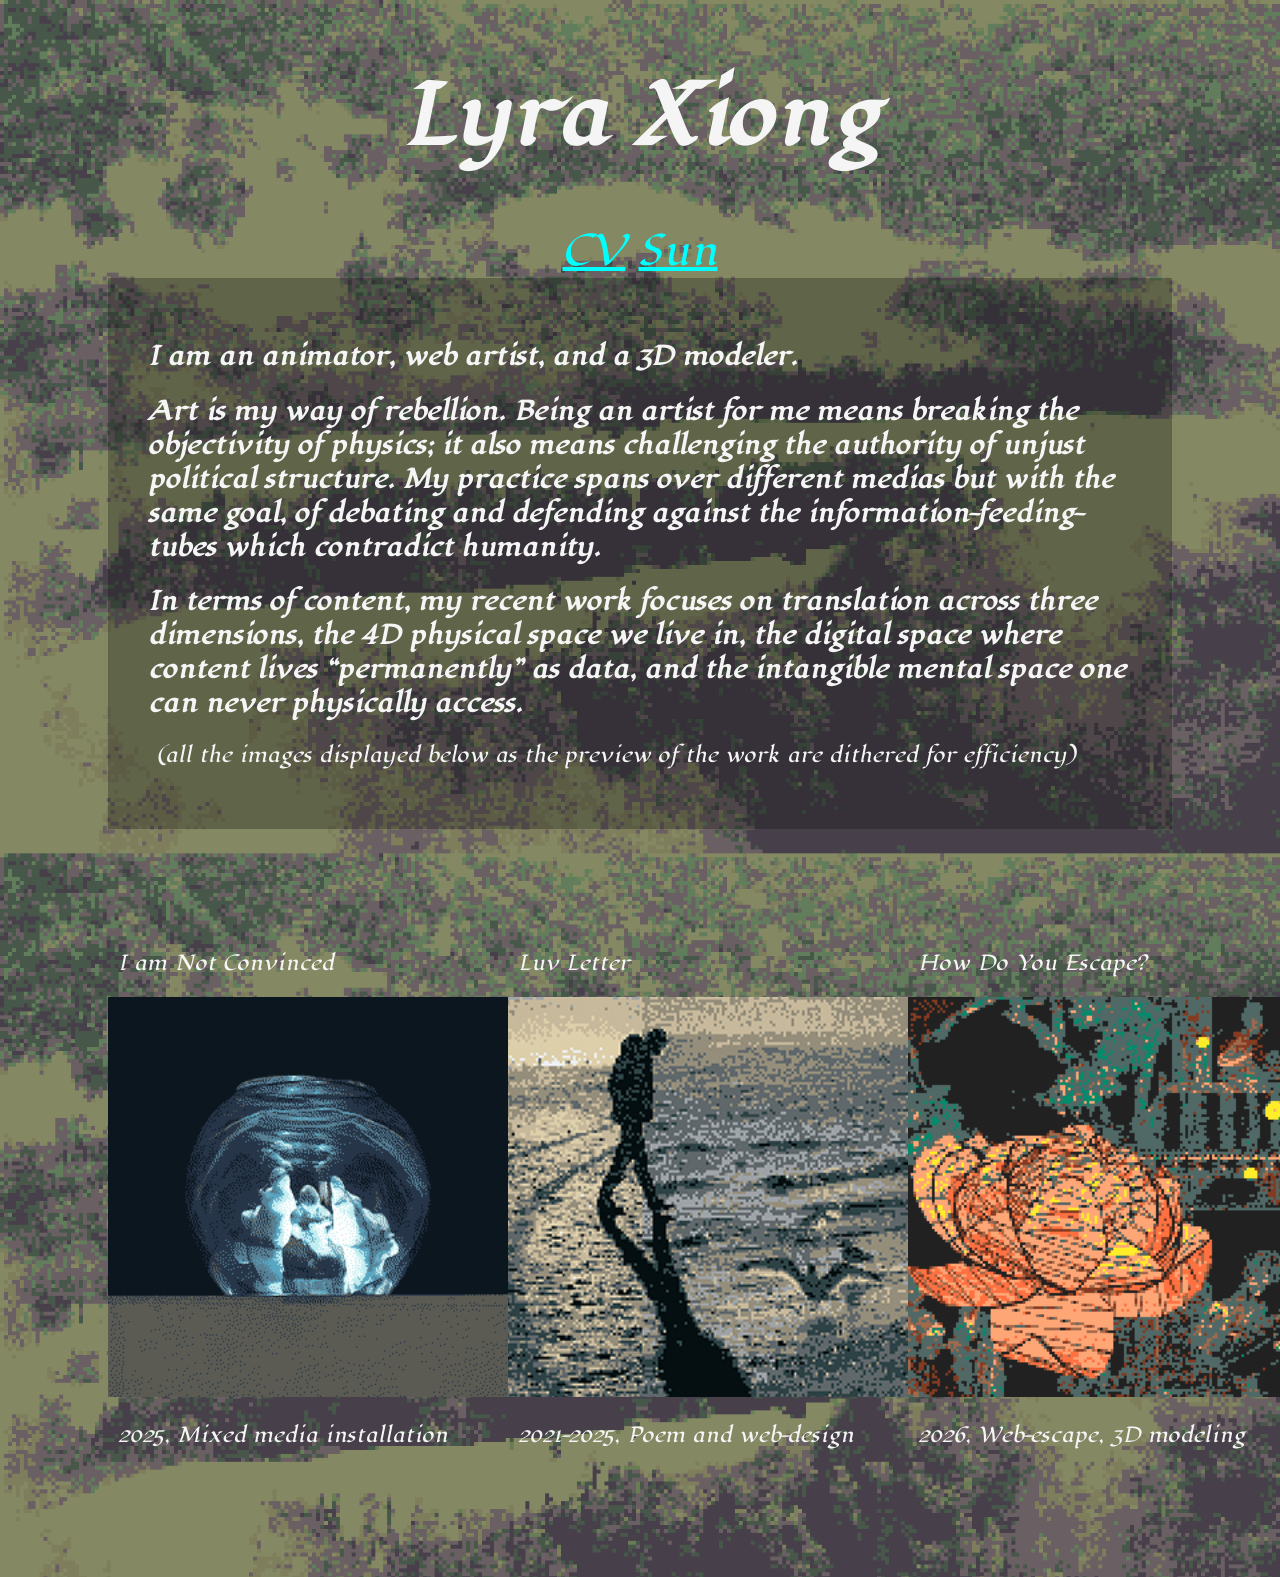
==== index.html @ 8732ce79 "sun" ====
<!doctype html>
<html lang="en">
    <head>
        <meta charset="UTF-8" />
        <link rel="stylesheet" type="text/css" href="./style.css" />
        <title>Title</title>
    </head>
    <body>
        <div class="heading">
            <h1>Lyra Xiong</h1>
            <a href="./CV/">CV</a>
            <a href="./Sun/">Sun</a>
        </div>
        <div class="paragraph">
            <h2>I am an animator, web artist, and a 3D modeler.</h2>
            <h2>
                Art is my way of rebellion. Being an artist for me means breaking the objectivity of physics; it also
                means challenging the authority of unjust political structure. My practice spans over different medias
                but with the same goal, of debating and defending against the information-feeding-tubes which contradict
                humanity.
            </h2>
            <h2>
                In terms of content, my recent work focuses on translation across three dimensions, the 4D physical
                space we live in, the digital space where content lives “permanently” as data, and the intangible mental
                space one can never physically access.
            </h2>
            <p>(all the images displayed below as the preview of the work are dithered for efficiency)</p>
        </div>
        <div class="imgGrid">
            <!--I am not Convinced-->
            <div class="column">
                <div class="container">
                    <p>I am Not Convinced</p>

                    <a href="./IamNotConvinced/" class="block-link">
                        <img class="initial" src="dither_ImNot.jpg" width="400px" alt="Initial Image" />
                        <img class="hover-image" src="IamNot_optimize.gif" width="400px" alt="Hover Image" />
                    </a>
                    <p>2025, Mixed media installation</p>
                </div>
            </div>
            <!--end of I am not Convinced-->
            <!--Luv Letter-->
            <div class="column">
                <div class="container">
                    <p>Luv Letter</p>
                    <a href="./LuvLetter/" class="block-link">
                        <img class="initial" src="Luvletter_ini.jpg" width="400px" alt="Initial Image" />
                        <img class="hover-image" src="WalkMan_resize.gif" width="400px" alt="Hover Image" />
                    </a>
                    <p>2021-2025, Poem and web-design</p>
                </div>
            </div>
            <!--how do you escape-->
            <!--end of Luv Letter-->
            <div class="column">
                <div class="container">
                    <p>How Do You Escape?</p>
                    <a href="./HowDoYouEscape/" class="block-link">
                        <img class="initial" src="dither_lotus1.jpg" width="400px" alt="Initial Image" />
                        <img class="hover-image" src="dither_lotus2.jpg" width="400px" alt="Hover Image" />
                    </a>
                    <p>2026, Web-escape, 3D modeling</p>
            <!--end of escape-->
                </div>
            </div>
        </div>
    </body>
</html>
---- style.css ----
@import url("https://fonts.googleapis.com/css2?family=Bitcount+Single:wght@100..900&family=Black+Ops+One&family=Geo:ital@0;1&family=Long+Cang&family=Lugrasimo&display=swap");

body {
    background-image: url(bg1_bright.jpg);
    color: whitesmoke;
    background-size: 100%;
}

h2 {
    font-size: 25px;
}
a { color: aqua;
}
p{
    /*align-content: center;*/
      font-family: "Lugrasimo", cursive;
    text-align: left;
    font-size: 20px;
    padding-left: 10px;
    position: relative;
}
div.heading {
    font-size: 40px;
    align-content: center;
    font-family: "Lugrasimo", cursive;
    font-weight: 400;
    font-style: normal;
    text-align: center;
}

div.paragraph {
    background-color: rgba(16, 16, 16, 0.3);
    margin-left: 100px;
    margin-right: 100px;
    padding: 40px;
    font-family: "Lugrasimo", cursive;
    font-size: 20px;
    font-weight: 400;
    font-style: normal;
}

/*
div.ImNot {
    background-image: url(bg1_bright.jpg);
    width: 400px;
    height: 300px;
    display: block;
}

div.ImNot: hover {
background-image: url(bg_dithered.jpg);
}
*/
div.imgGrid {
    display: flex;
    padding: 100px;
}

div.column {
    flex: 20%;
}
.container .hover-image {
    /*
    width: 300px;
    height: 300px;
    */
    display: none;
    /*padding: 20px;*/
}

.container:hover .initial {
    width: 300px;
    height: 300px;
    display: none;
    /*padding: 20px;*/
}

.container:hover .hover-image {
    /*
    width: 300px;
    height: 300px;
    */
    display: block;
    /*padding: 20px;*/
}
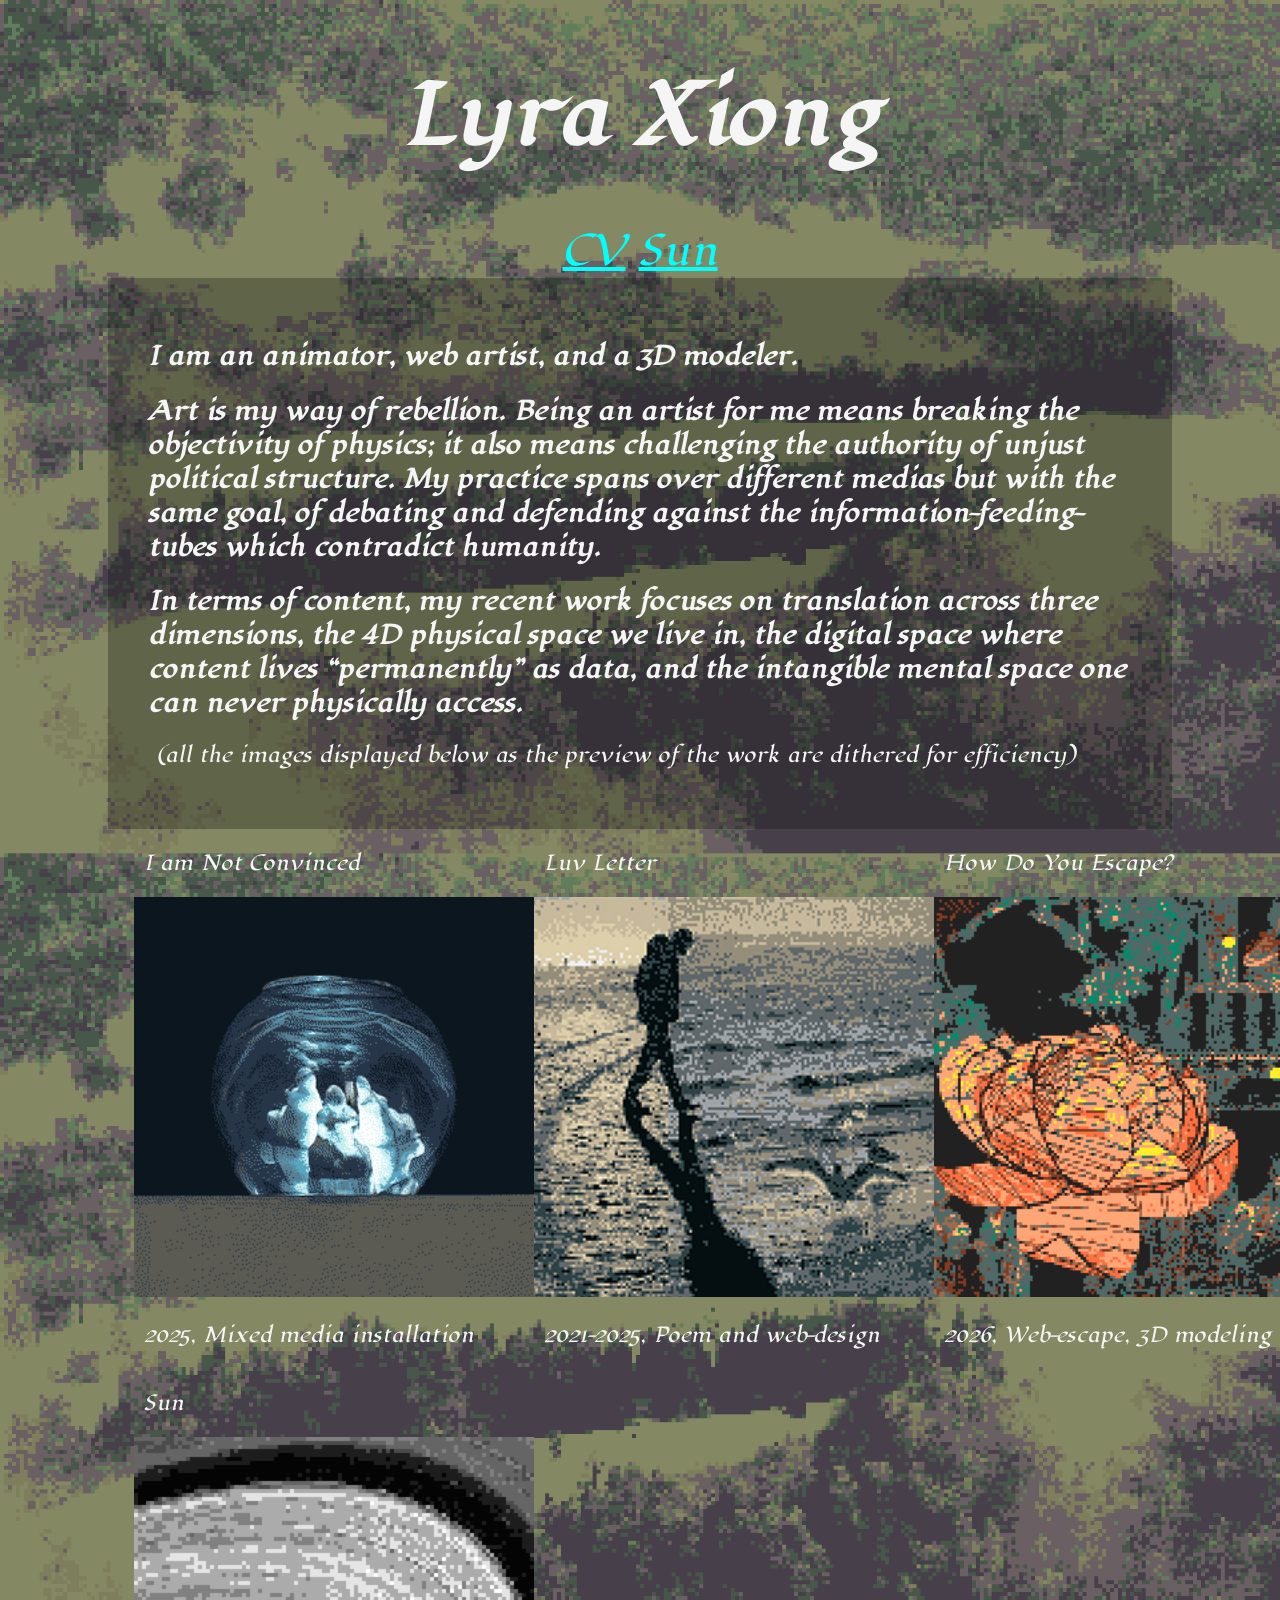
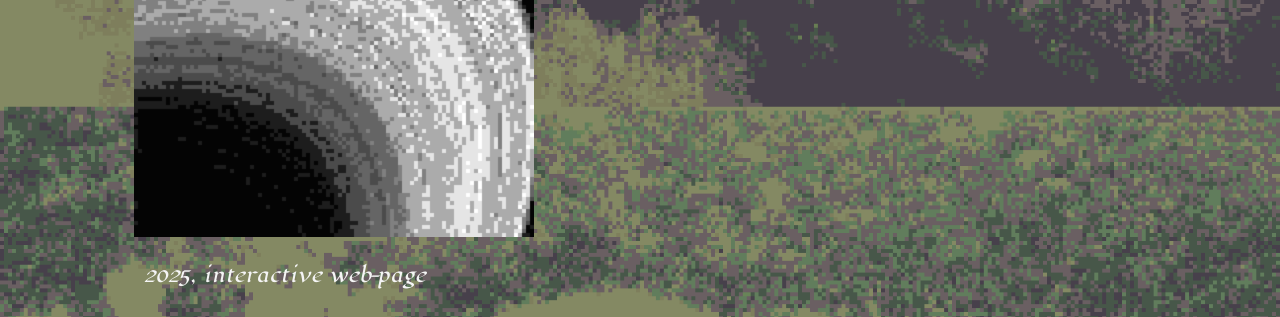
==== commit f6c446dc: "updates" ====
--- a/index.html
+++ b/index.html
@@ -61,9 +61,24 @@
                         <img class="hover-image" src="dither_lotus2.jpg" width="400px" alt="Hover Image" />
                     </a>
                     <p>2026, Web-escape, 3D modeling</p>
-            <!--end of escape-->
+                    <!--end of escape-->
                 </div>
             </div>
         </div>
+
+        <div class="imgGrid">
+            <!--Sun-->
+            <div class="column">
+                <div class="container">
+                    <p>Sun</p>
+                    <a href="./Sun/" class="block-link">
+                        <img class="initial" src="sun_dith.jpg" width="400px" alt="Initial Image" />
+                        <img class="hover-image" src="Sun_rez.gif" width="400px" alt="Hover Image" />
+                    </a>
+                    <p>2025, interactive web-page</p>
+                </div>
+            </div>
+            <!--Sun-->
+        </div>
     </body>
 </html>
--- a/style.css
+++ b/style.css
@@ -53,7 +53,8 @@
 */
 div.imgGrid {
     display: flex;
-    padding: 100px;
+   padding-left: 10%;
+    padding-right: 10%;
 }
 
 div.column {
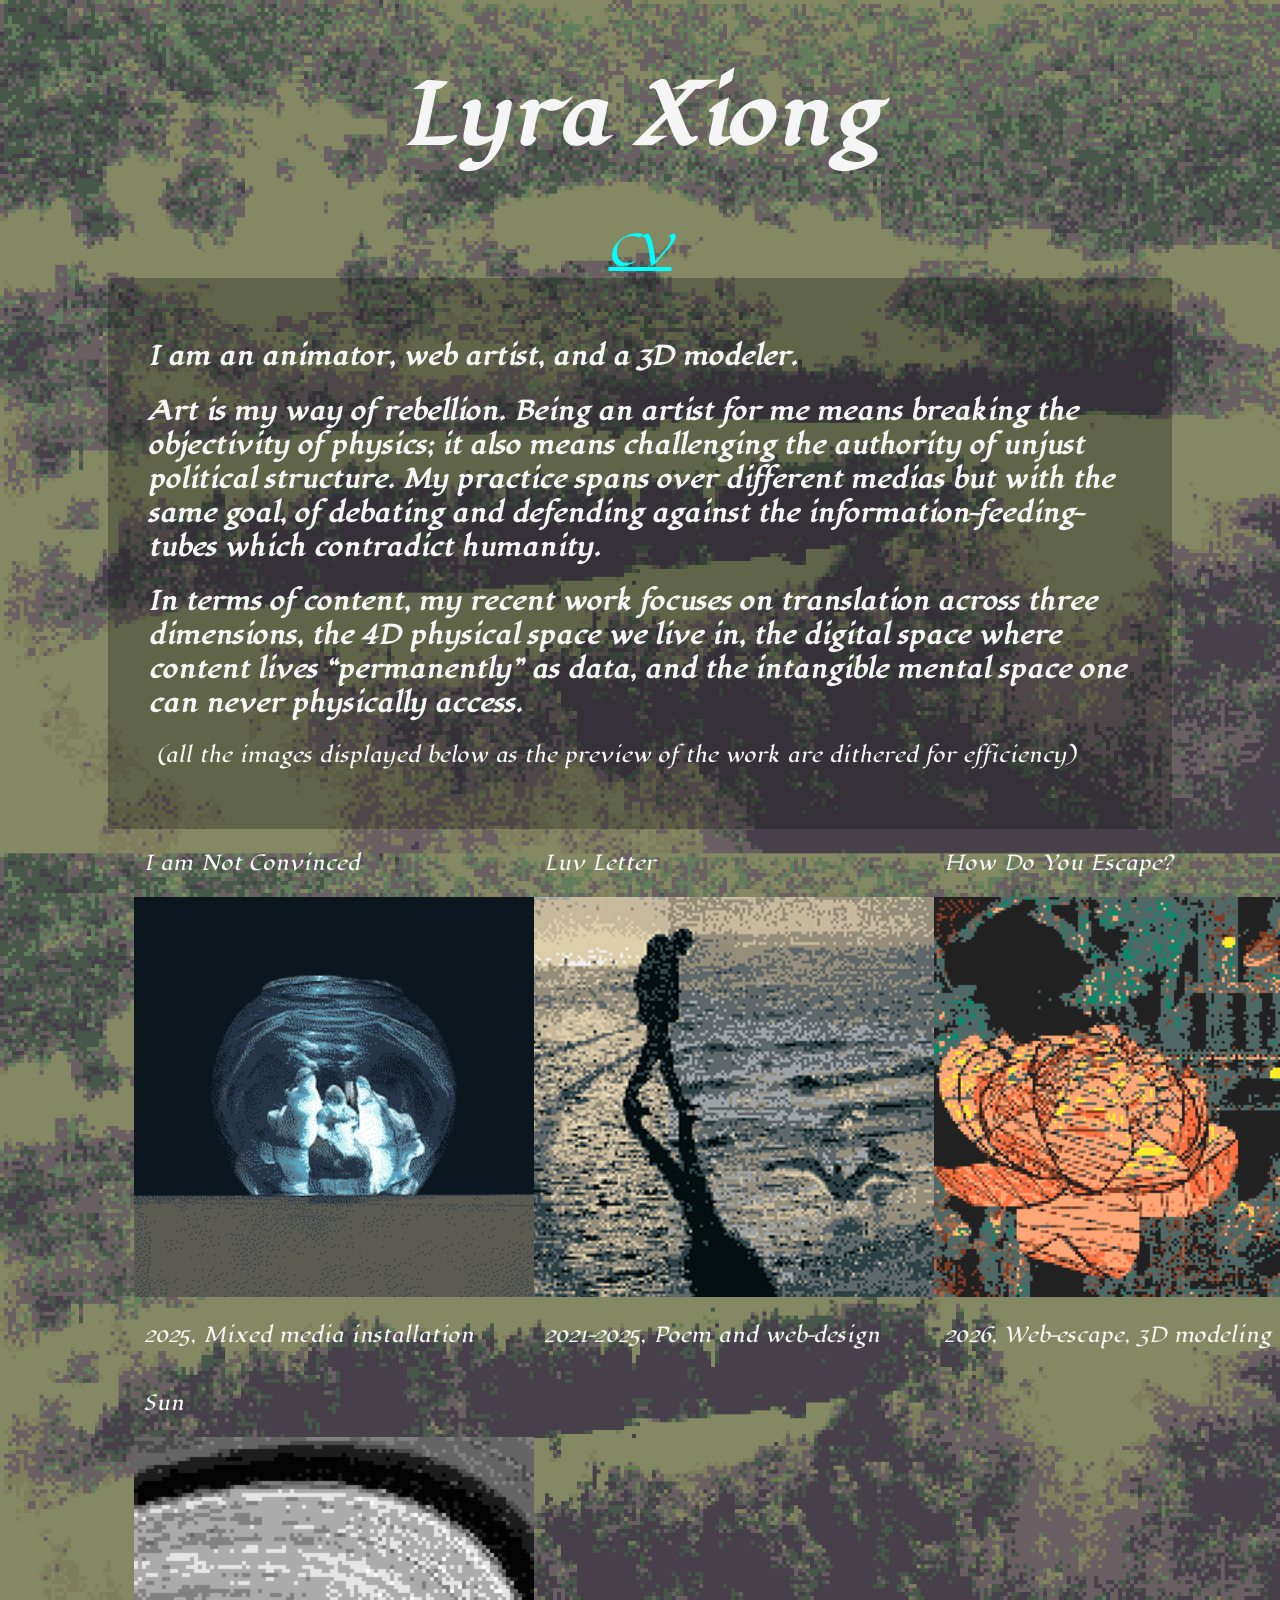
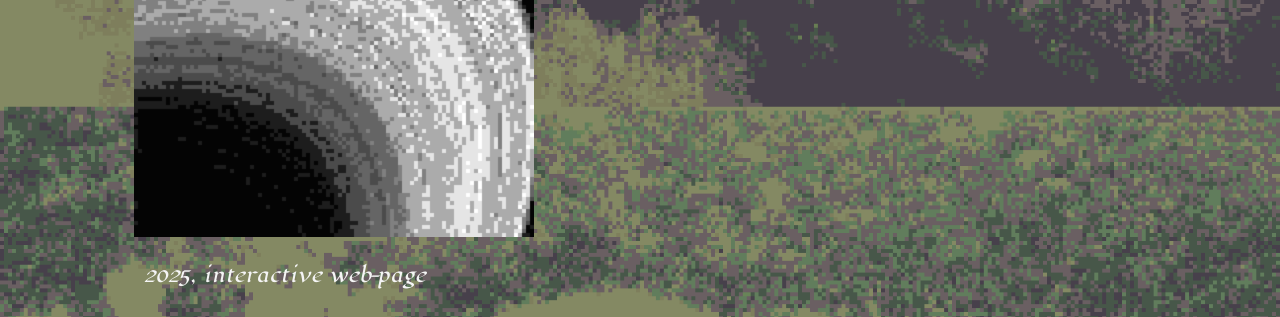
==== commit 5bb02513: "nww" ====
--- a/index.html
+++ b/index.html
@@ -9,7 +9,7 @@
         <div class="heading">
             <h1>Lyra Xiong</h1>
             <a href="./CV/">CV</a>
-            <a href="./Sun/">Sun</a>
+            <!--<a href="./Sun/">Sun</a>-->
         </div>
         <div class="paragraph">
             <h2>I am an animator, web artist, and a 3D modeler.</h2>
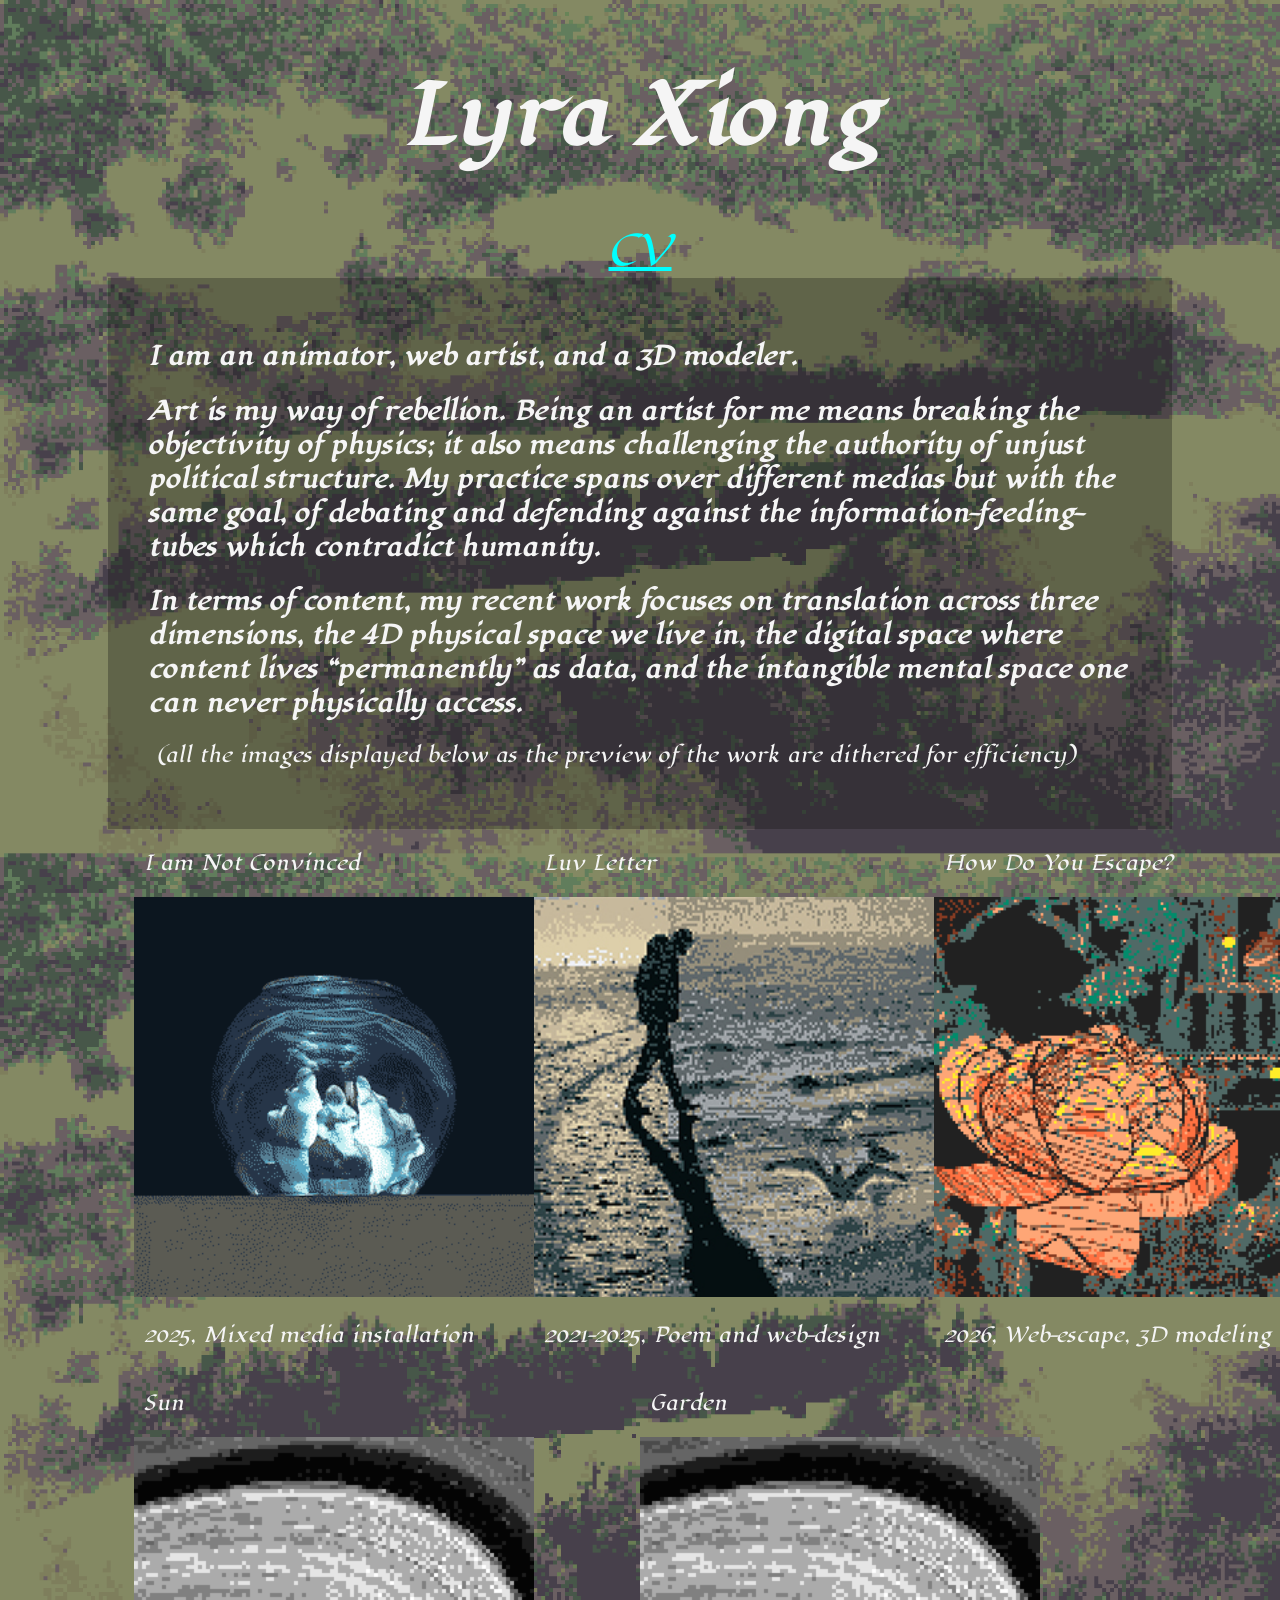
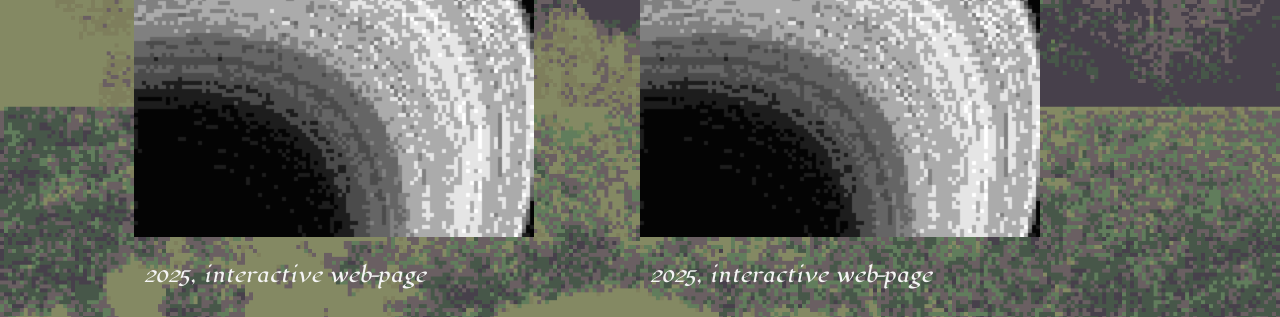
==== commit 56f7a42a: "fp" ====
--- a/index.html
+++ b/index.html
@@ -3,7 +3,7 @@
     <head>
         <meta charset="UTF-8" />
         <link rel="stylesheet" type="text/css" href="./style.css" />
-        <title>Title</title>
+        <title>Lyra Xiong</title>
     </head>
     <body>
         <div class="heading">
@@ -56,7 +56,7 @@
             <div class="column">
                 <div class="container">
                     <p>How Do You Escape?</p>
-                    <a href="./HowDoYouEscape/" class="block-link">
+                    <a href="./HowDoYouEscape%20-%20Copy/" class="block-link">
                         <img class="initial" src="dither_lotus1.jpg" width="400px" alt="Initial Image" />
                         <img class="hover-image" src="dither_lotus2.jpg" width="400px" alt="Hover Image" />
                     </a>
@@ -79,6 +79,16 @@
                 </div>
             </div>
             <!--Sun-->
+            <div class="column">
+                <div class="container">
+                    <p>Garden</p>
+                    <a href="./FinalProj/" class="block-link">
+                        <img class="initial" src="sun_dith.jpg" width="400px" alt="Initial Image" />
+                        <img class="hover-image" src="Sun_rez.gif" width="400px" alt="Hover Image" />
+                    </a>
+                    <p>2025, interactive web-page</p>
+                </div>
+            </div>
         </div>
     </body>
 </html>
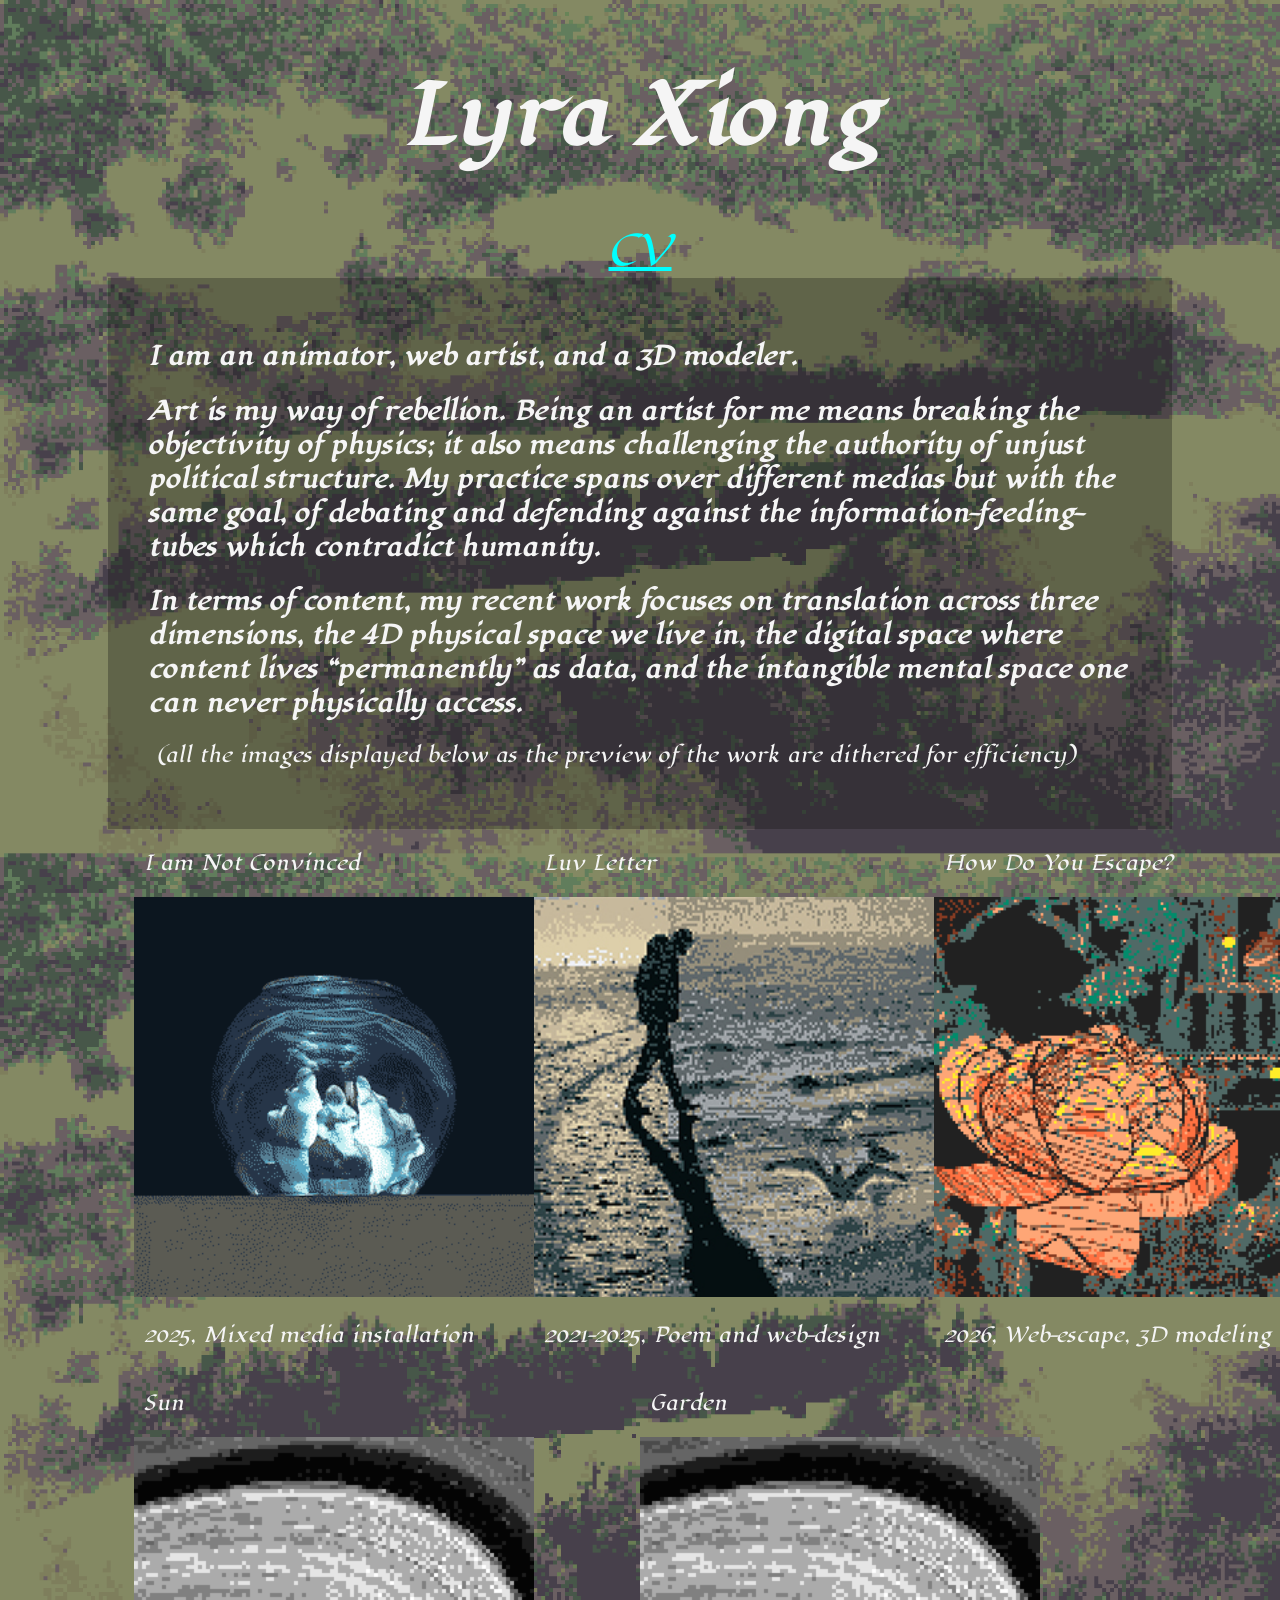
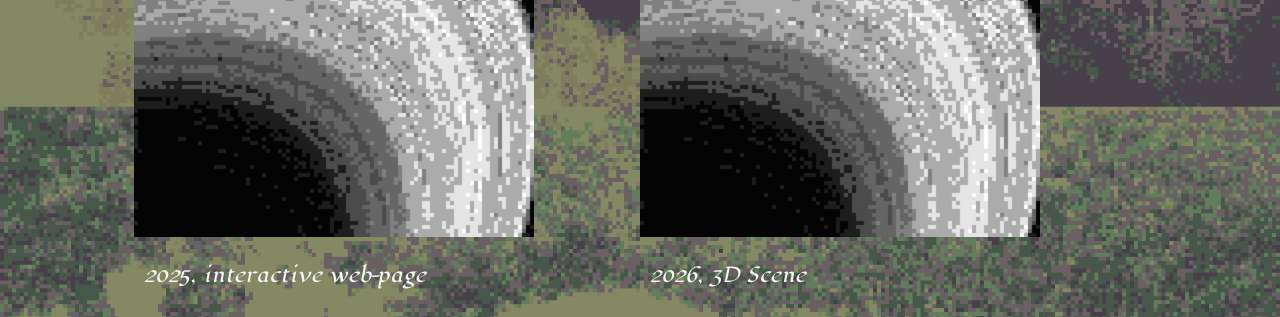
==== commit 06b36ed2: "newPage" ====
--- a/index.html
+++ b/index.html
@@ -86,7 +86,7 @@
                         <img class="initial" src="sun_dith.jpg" width="400px" alt="Initial Image" />
                         <img class="hover-image" src="Sun_rez.gif" width="400px" alt="Hover Image" />
                     </a>
-                    <p>2025, interactive web-page</p>
+                    <p>2026, 3D Scene</p>
                 </div>
             </div>
         </div>
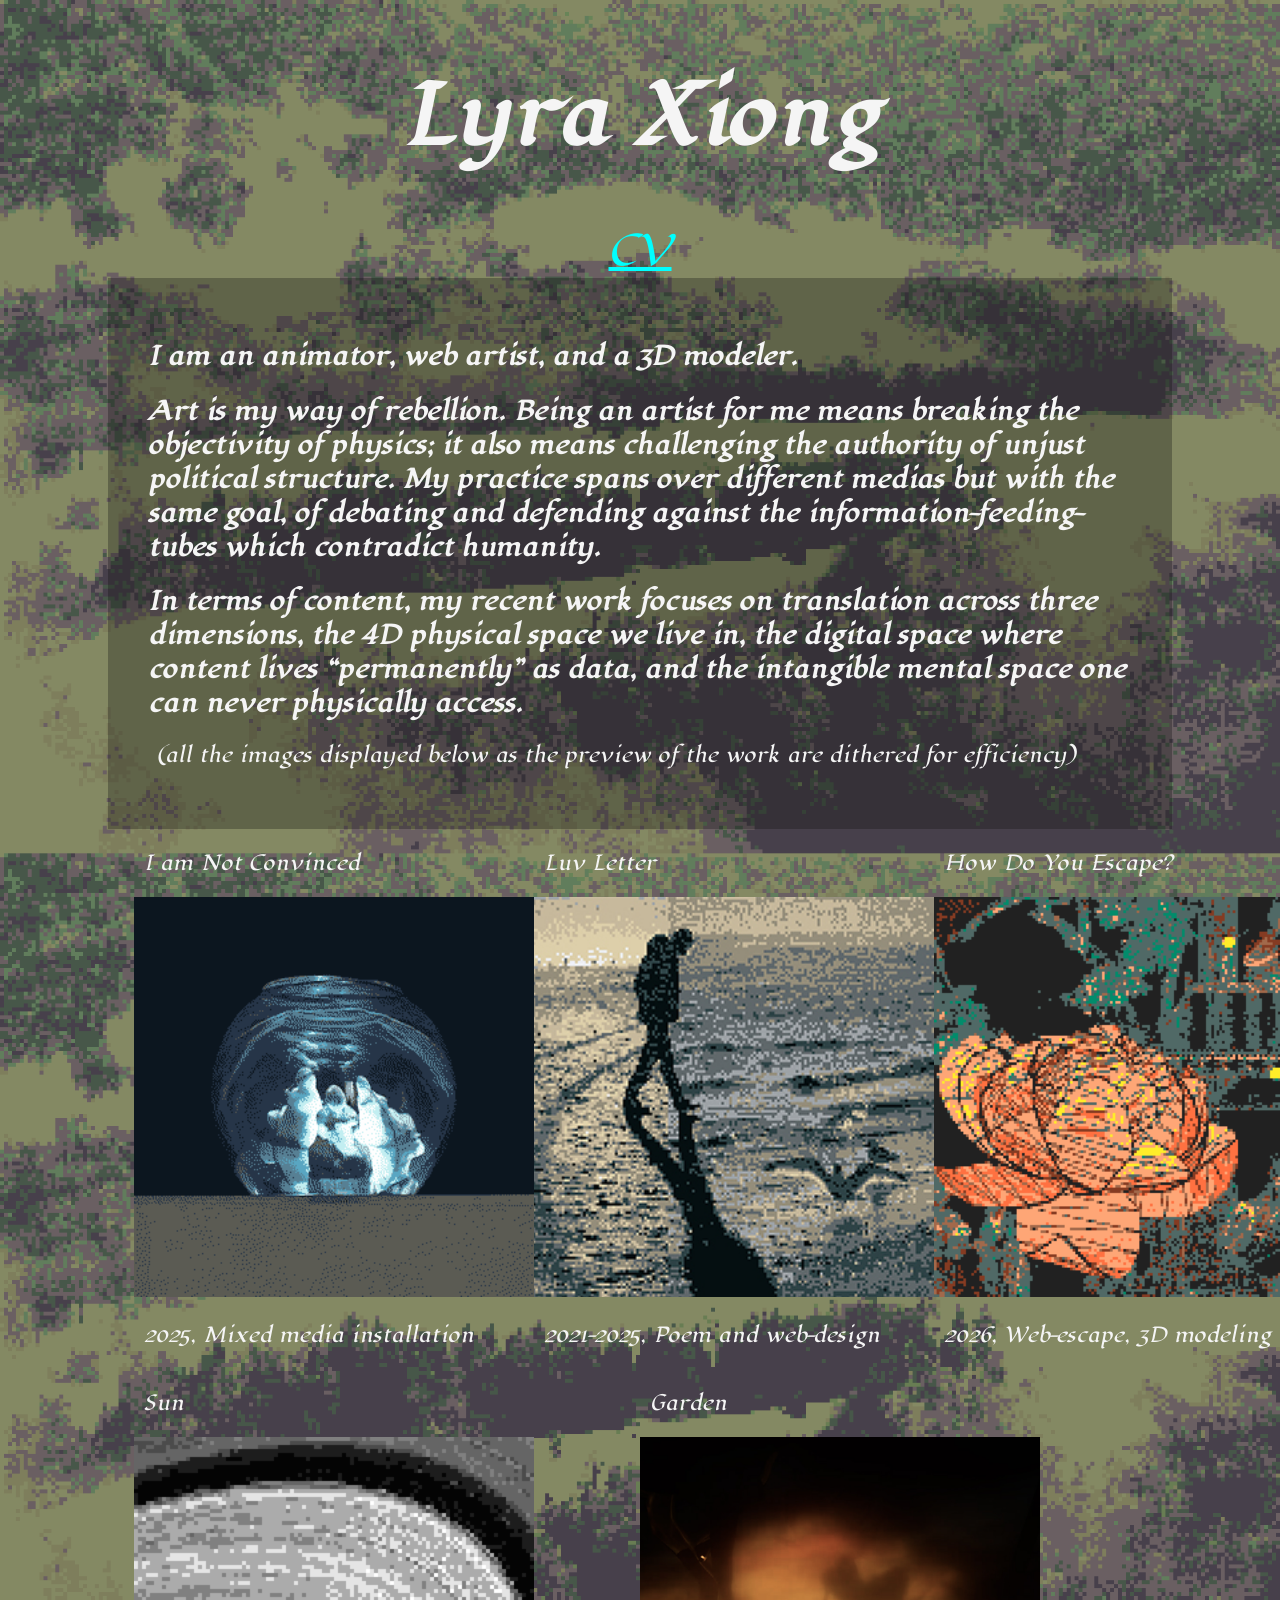
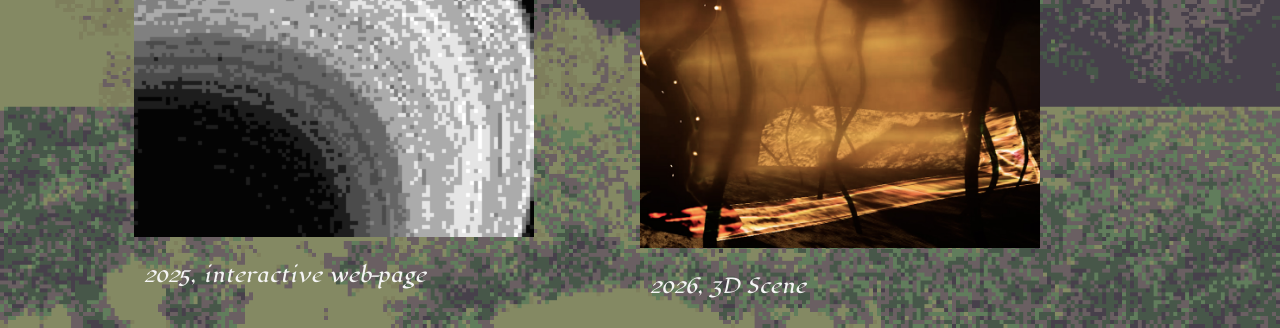
==== commit 3aa47f91: "up" ====
--- a/index.html
+++ b/index.html
@@ -83,8 +83,8 @@
                 <div class="container">
                     <p>Garden</p>
                     <a href="./FinalProj/" class="block-link">
-                        <img class="initial" src="sun_dith.jpg" width="400px" alt="Initial Image" />
-                        <img class="hover-image" src="Sun_rez.gif" width="400px" alt="Hover Image" />
+                        <img class="initial" src="CrystalTree.jpg" width="400px" alt="Initial Image" />
+                        <img class="hover-image" src="CrystalTree_rez.gif" width="400px" alt="Hover Image" />
                     </a>
                     <p>2026, 3D Scene</p>
                 </div>
